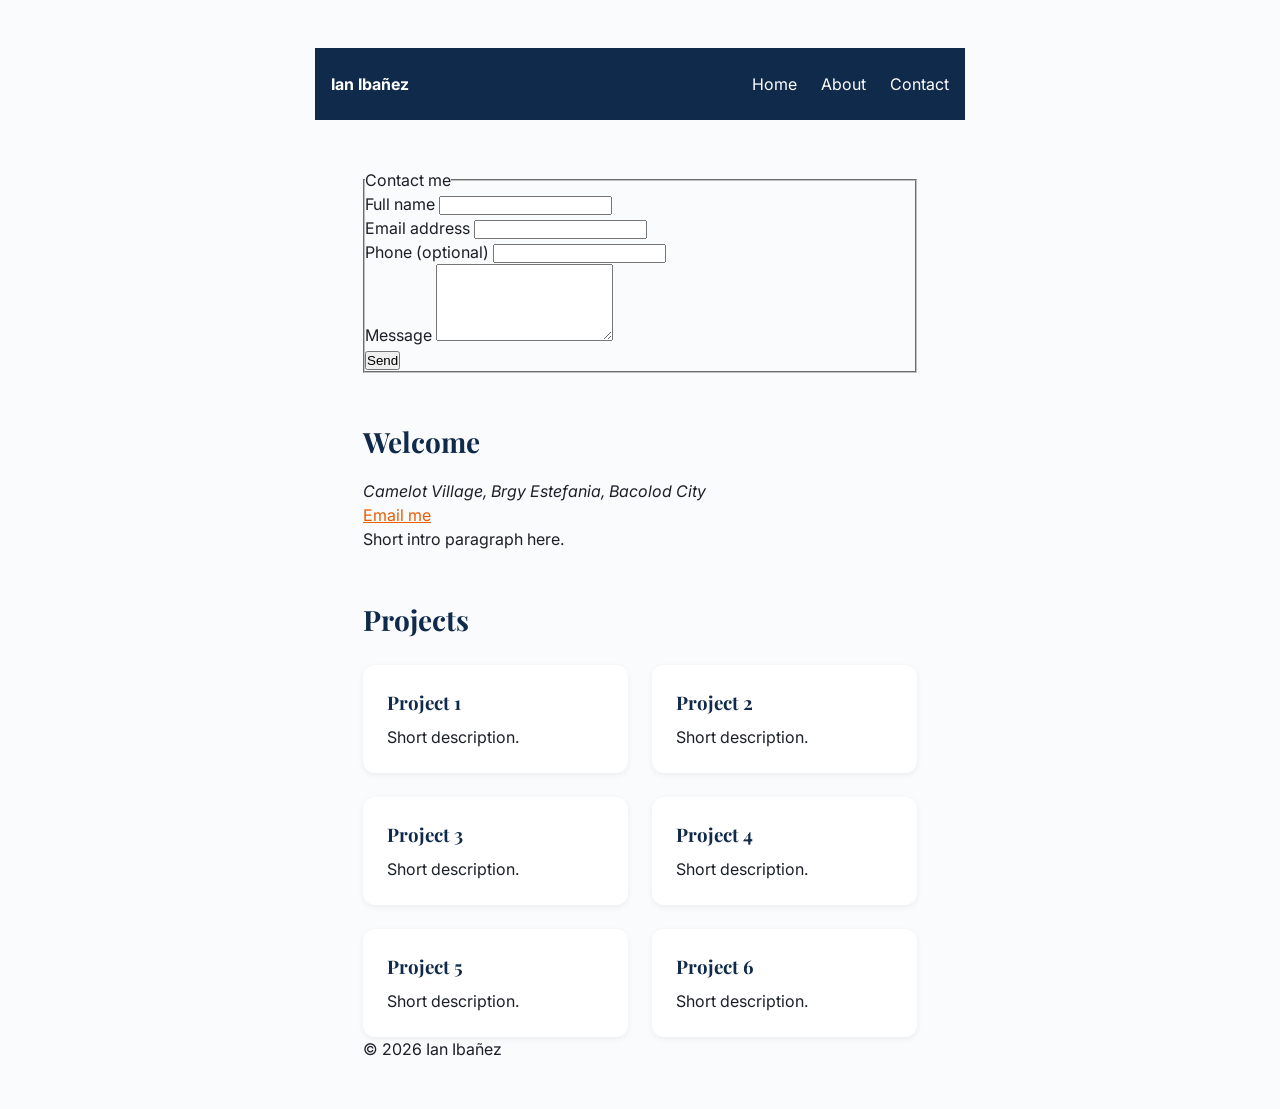
==== index.html @ a51cd991 "Refactor the site header across HTML pages and add matching CSS styles." ====
<!DOCTYPE html>
<html lang="en">
<head>
<meta charset="UTF-8">
<meta name="viewport" content="width=device-width, initial-scale=1">
<title>Home | Ian Ibañez</title>
<link rel="preconnect" href="https://fonts.googleapis.com">
<link href="https://fonts.googleapis.com/css2?family=Inter:wght@400;600&family=Playfair+Display:wght@700&display=swap" rel="stylesheet">
<link rel="stylesheet" href="style.css">
</head>
<body>
<header class="site-header">
  <a href="index.html" class="logo">Ian Ibañez</a>
  <nav>
    <ul class="nav-links">
      <li><a href="index.html">Home</a></li>
      <li><a href="about.html">About</a></li>
      <li><a href="contact.html">Contact</a></li>
    </ul>
  </nav>
</header>
<main>
    <form action="#" method="POST">
<fieldset>
<legend>Contact me</legend>
<p>
<label for="name">Full name</label>
<input type="text" id="name" name="name" required minlength="2">
</p>
<p>
<label for="email">Email address</label>
<input type="email" id="email" name="email" required>
</p>
<p>
<label for="phone">Phone (optional)</label>
<input type="tel" id="phone" name="phone" pattern="[0-9\-\s]{7,}">
</p>
<p>
<label for="message">Message</label>
<textarea id="message" name="message" rows="5" required></textarea>
</p>
<p>
<button type="submit">Send</button>
</p>
</fieldset>
</form>
<article>
<h2>Welcome</h2>
<address>Camelot Village, Brgy Estefania, Bacolod City</address>
<a href="mailto:ian09460914834@gmail.com">Email me</a>
<p>Short intro paragraph here.</p>
</article>

<section class="projects">
<h2>Projects</h2>
<div class="grid">
    <article class="card"><h3>Project 1</h3><p>Short description.</p></article>
    <article class="card"><h3>Project 2</h3><p>Short description.</p></article>
    <article class="card"><h3>Project 3</h3><p>Short description.</p></article>
    <article class="card"><h3>Project 4</h3><p>Short description.</p></article>
    <article class="card"><h3>Project 5</h3><p>Short description.</p></article>
    <article class="card"><h3>Project 6</h3><p>Short description.</p></article>
</div>
</section>
</main>
<footer>
<p>&copy; 2026 Ian Ibañez</p>
</footer>
</body>
</html>
---- style.css ----
:root {
--clr-navy: #0F2A4A;
--clr-accent: #E85D04;
--clr-text: #1B1F27;
--clr-muted: #5B6472;
--clr-bg: #FAFBFD;
--font-body: "Inter", system-ui, sans-serif;
--font-heading: "Playfair Display", Georgia, serif;
--space-xs: 0.5rem;
--space-sm: 1rem;
--space-md: 1.5rem;
--space-lg: 3rem;
}
* { box-sizing: border-box; margin: 0; padding: 0; }
body {
font-family: var(--font-body);
color: var(--clr-text);
background: var(--clr-bg);
line-height: 1.5;
padding: var(--space-lg);
max-width: 65ch;
margin: 0 auto;
}
h1, h2, h3 { font-family: var(--font-heading); color: var(--clr-navy); }
h1 { font-size: clamp(2rem, 5vw, 3.5rem); margin-bottom: var(--space-md); }
h2 { font-size: 1.75rem; margin: var(--space-lg) 0 var(--space-sm); }

a { color: var(--clr-accent); }

.site-header {
  display: flex;
  align-items: center;
  justify-content: space-between;
  padding: var(--space-md) var(--space-sm);
  background: var(--clr-navy);
  color: white;
  max-width: none;
  margin: 0 -3rem var(--space-lg);
}
.site-header .logo { color: white; font-weight: 700; text-decoration: none; }
.nav-links {
  list-style: none;
  display: flex;
  gap: var(--space-md);
}
.nav-links a { color: white; text-decoration: none; }
.nav-links a:hover { color: var(--clr-accent); }

.grid {
  display: grid;
  grid-template-columns: repeat(auto-fit, minmax(220px, 1fr));
  gap: var(--space-md);
  margin-top: var(--space-md);
}
.card {
  padding: var(--space-md);
  border-radius: 12px;
  background: white;
  box-shadow: 0 2px 6px rgba(0,0,0,0.06);
}
.card h3 { color: var(--clr-navy); margin-bottom: var(--space-xs); }
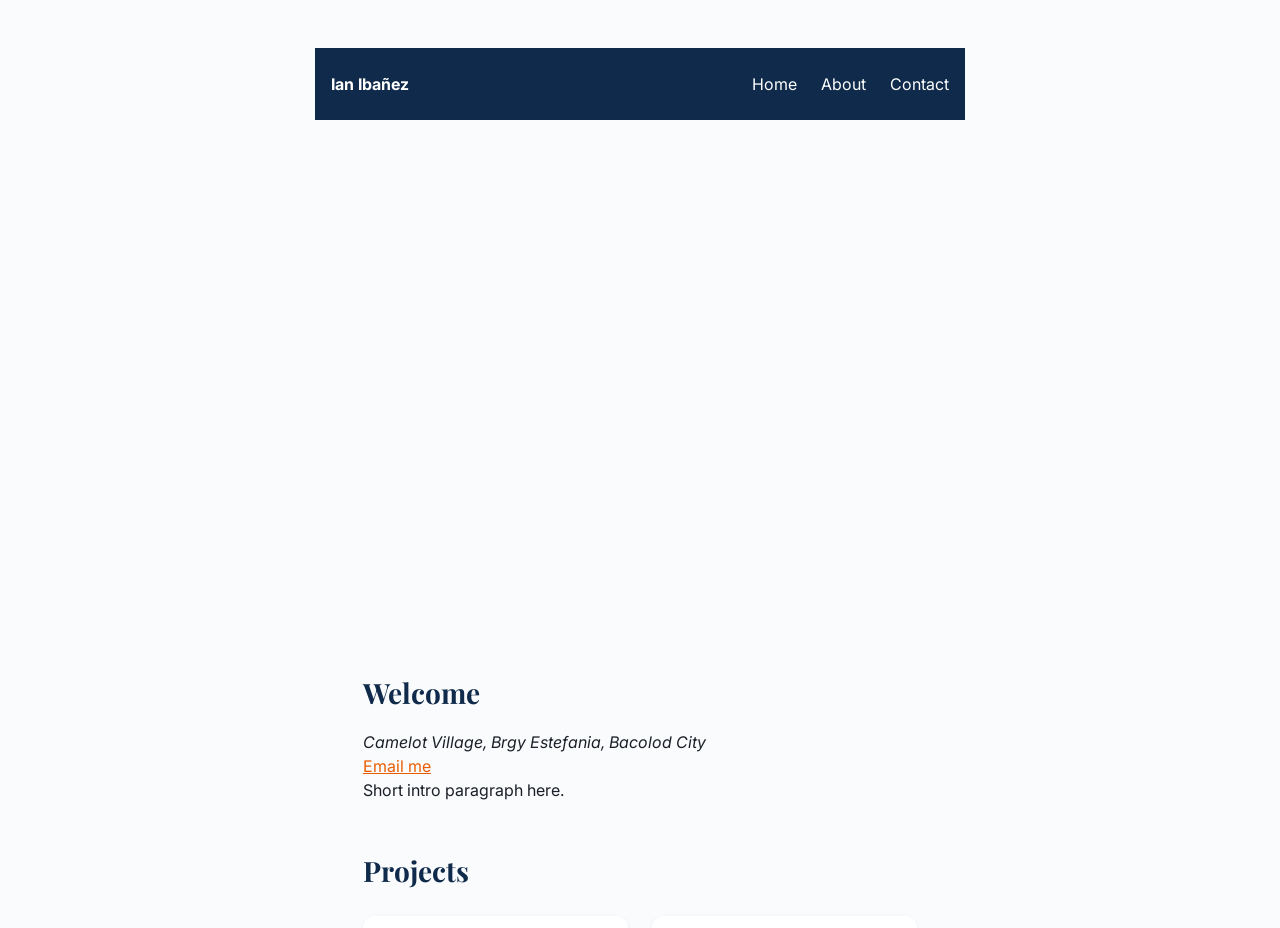
==== commit c942b93e: "Add responsive image to index.html Added a responsive image with different formats and sizes to the " ====
--- a/index.html
+++ b/index.html
@@ -4,6 +4,16 @@
 <meta charset="UTF-8">
 <meta name="viewport" content="width=device-width, initial-scale=1">
 <title>Home | Ian Ibañez</title>
+<meta name="description" content="Ian Ibañez builds practical, user-friendly systems and digital experiences with a strong focus on problem-solving and creativity.">
+<link rel="canonical" href="https://ian09460914834-collab.github.io/about-me/index.html">
+<!-- Open Graph -->
+<meta property="og:type" content="website">
+<meta property="og:title" content="Home | Ian Ibañez">
+<meta property="og:description" content="Ian Ibañez builds practical, user-friendly systems and digital experiences with a strong focus on problem-solving and creativity.">
+<meta property="og:image" content="https://ian09460914834-collab.github.io/about-me/assets/hero-md.jpg">
+<meta property="og:url" content="https://ian09460914834-collab.github.io/about-me/index.html">
+<!-- Twitter Card -->
+<meta name="twitter:card" content="summary_large_image">
 <link rel="preconnect" href="https://fonts.googleapis.com">
 <link href="https://fonts.googleapis.com/css2?family=Inter:wght@400;600&family=Playfair+Display:wght@700&display=swap" rel="stylesheet">
 <link rel="stylesheet" href="style.css">
@@ -20,31 +30,18 @@
   </nav>
 </header>
 <main>
-    <form action="#" method="POST">
-<fieldset>
-<legend>Contact me</legend>
-<p>
-<label for="name">Full name</label>
-<input type="text" id="name" name="name" required minlength="2">
-</p>
-<p>
-<label for="email">Email address</label>
-<input type="email" id="email" name="email" required>
-</p>
-<p>
-<label for="phone">Phone (optional)</label>
-<input type="tel" id="phone" name="phone" pattern="[0-9\-\s]{7,}">
-</p>
-<p>
-<label for="message">Message</label>
-<textarea id="message" name="message" rows="5" required></textarea>
-</p>
-<p>
-<button type="submit">Send</button>
-</p>
-</fieldset>
-</form>
-<article>
+  <picture>
+<source type="image/webp"
+srcset="assets/hero-sm.webp 400w,
+assets/hero-md.webp 800w,
+assets/hero-lg.webp 1600w"
+sizes="(max-width: 600px) 90vw, 800px">
+<img src="assets/hero-md.jpg"
+alt="Descriptive alt text for what is in the photo"
+width="800" height="450"
+loading="lazy">
+</picture>
+  
 <h2>Welcome</h2>
 <address>Camelot Village, Brgy Estefania, Bacolod City</address>
 <a href="mailto:ian09460914834@gmail.com">Email me</a>
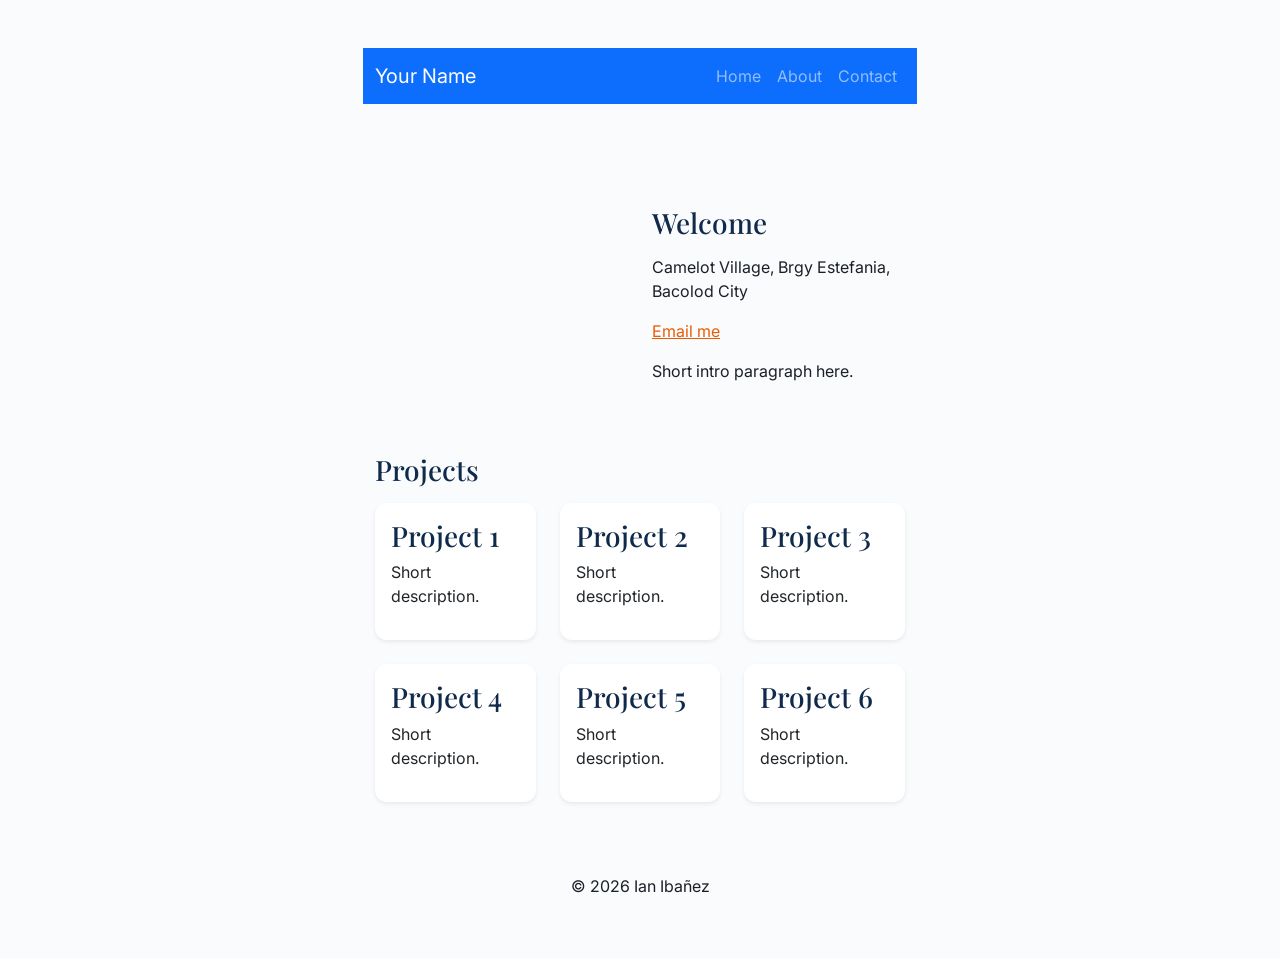
==== commit 649091a4: "Add Bootstrap 5 navbar and responsive layout to homepage" ====
--- a/index.html
+++ b/index.html
@@ -1,67 +1,103 @@
 <!DOCTYPE html>
 <html lang="en">
 <head>
-<meta charset="UTF-8">
-<meta name="viewport" content="width=device-width, initial-scale=1">
-<title>Home | Ian Ibañez</title>
-<meta name="description" content="Ian Ibañez builds practical, user-friendly systems and digital experiences with a strong focus on problem-solving and creativity.">
-<link rel="canonical" href="https://ian09460914834-collab.github.io/about-me/index.html">
-<!-- Open Graph -->
-<meta property="og:type" content="website">
-<meta property="og:title" content="Home | Ian Ibañez">
-<meta property="og:description" content="Ian Ibañez builds practical, user-friendly systems and digital experiences with a strong focus on problem-solving and creativity.">
-<meta property="og:image" content="https://ian09460914834-collab.github.io/about-me/assets/hero-md.jpg">
-<meta property="og:url" content="https://ian09460914834-collab.github.io/about-me/index.html">
-<!-- Twitter Card -->
-<meta name="twitter:card" content="summary_large_image">
-<link rel="preconnect" href="https://fonts.googleapis.com">
-<link href="https://fonts.googleapis.com/css2?family=Inter:wght@400;600&family=Playfair+Display:wght@700&display=swap" rel="stylesheet">
-<link rel="stylesheet" href="style.css">
+  <meta charset="UTF-8">
+  <meta name="viewport" content="width=device-width, initial-scale=1">
+  <title>Home | Ian Ibañez</title>
+  <meta name="description" content="Ian Ibañez builds practical, user-friendly systems and digital experiences with a strong focus on problem-solving and creativity.">
+  <link rel="canonical" href="https://ian09460914834-collab.github.io/about-me/index.html">
+  <meta property="og:type" content="website">
+  <meta property="og:title" content="Home | Ian Ibañez">
+  <meta property="og:description" content="Ian Ibañez builds practical, user-friendly systems and digital experiences with a strong focus on problem-solving and creativity.">
+  <meta property="og:image" content="https://ian09460914834-collab.github.io/about-me/assets/hero-md.jpg">
+  <meta property="og:url" content="https://ian09460914834-collab.github.io/about-me/index.html">
+  <meta name="twitter:card" content="summary_large_image">
+  <link rel="preconnect" href="https://fonts.googleapis.com">
+  <link href="https://fonts.googleapis.com/css2?family=Inter:wght@400;600&family=Playfair+Display:wght@700&display=swap" rel="stylesheet">
+  <link href="https://cdn.jsdelivr.net/npm/bootstrap@5.3.3/dist/css/bootstrap.min.css" rel="stylesheet">
+  <link rel="stylesheet" href="style.css">
 </head>
 <body>
-<header class="site-header">
-  <a href="index.html" class="logo">Ian Ibañez</a>
-  <nav>
-    <ul class="nav-links">
-      <li><a href="index.html">Home</a></li>
-      <li><a href="about.html">About</a></li>
-      <li><a href="contact.html">Contact</a></li>
-    </ul>
+  <nav class="navbar navbar-expand-md navbar-dark bg-primary">
+    <div class="container">
+      <a class="navbar-brand" href="#">Your Name</a>
+      <button class="navbar-toggler" type="button" data-bs-toggle="collapse" data-bs-target="#nav" aria-controls="nav" aria-expanded="false" aria-label="Toggle navigation">
+        <span class="navbar-toggler-icon"></span>
+      </button>
+
+      <div class="collapse navbar-collapse" id="nav">
+        <ul class="navbar-nav ms-auto">
+          <li class="nav-item"><a class="nav-link" href="#">Home</a></li>
+          <li class="nav-item"><a class="nav-link" href="#">About</a></li>
+          <li class="nav-item"><a class="nav-link" href="#">Contact</a></li>
+        </ul>
+      </div>
+    </div>
   </nav>
-</header>
-<main>
-  <picture>
-<source type="image/webp"
-srcset="assets/hero-sm.webp 400w,
-assets/hero-md.webp 800w,
-assets/hero-lg.webp 1600w"
-sizes="(max-width: 600px) 90vw, 800px">
-<img src="assets/hero-md.jpg"
-alt="Descriptive alt text for what is in the photo"
-width="800" height="450"
-loading="lazy">
-</picture>
-  
-<h2>Welcome</h2>
-<address>Camelot Village, Brgy Estefania, Bacolod City</address>
-<a href="mailto:ian09460914834@gmail.com">Email me</a>
-<p>Short intro paragraph here.</p>
-</article>
 
-<section class="projects">
-<h2>Projects</h2>
-<div class="grid">
-    <article class="card"><h3>Project 1</h3><p>Short description.</p></article>
-    <article class="card"><h3>Project 2</h3><p>Short description.</p></article>
-    <article class="card"><h3>Project 3</h3><p>Short description.</p></article>
-    <article class="card"><h3>Project 4</h3><p>Short description.</p></article>
-    <article class="card"><h3>Project 5</h3><p>Short description.</p></article>
-    <article class="card"><h3>Project 6</h3><p>Short description.</p></article>
-</div>
-</section>
-</main>
-<footer>
-<p>&copy; 2026 Ian Ibañez</p>
-</footer>
+  <main class="container my-5">
+    <div class="row g-4 align-items-center">
+      <div class="col-12 col-md-6">
+        <picture>
+          <source type="image/webp" srcset="assets/hero-sm.webp 400w, assets/hero-md.webp 800w, assets/hero-lg.webp 1600w" sizes="(max-width: 600px) 90vw, 800px">
+          <img src="assets/hero-md.jpg" alt="Descriptive alt text for what is in the photo" class="img-fluid rounded" width="800" height="450" loading="lazy">
+        </picture>
+      </div>
+      <div class="col-12 col-md-6">
+        <h2>Welcome</h2>
+        <address>Camelot Village, Brgy Estefania, Bacolod City</address>
+        <a href="mailto:ian09460914834@gmail.com">Email me</a>
+        <p class="mt-3">Short intro paragraph here.</p>
+      </div>
+    </div>
+
+    <section class="projects mt-5">
+      <h2>Projects</h2>
+      <div class="row g-4">
+        <div class="col-12 col-md-6 col-lg-4">
+          <article class="card h-100 p-3 shadow-sm border-0">
+            <h3>Project 1</h3>
+            <p>Short description.</p>
+          </article>
+        </div>
+        <div class="col-12 col-md-6 col-lg-4">
+          <article class="card h-100 p-3 shadow-sm border-0">
+            <h3>Project 2</h3>
+            <p>Short description.</p>
+          </article>
+        </div>
+        <div class="col-12 col-md-6 col-lg-4">
+          <article class="card h-100 p-3 shadow-sm border-0">
+            <h3>Project 3</h3>
+            <p>Short description.</p>
+          </article>
+        </div>
+        <div class="col-12 col-md-6 col-lg-4">
+          <article class="card h-100 p-3 shadow-sm border-0">
+            <h3>Project 4</h3>
+            <p>Short description.</p>
+          </article>
+        </div>
+        <div class="col-12 col-md-6 col-lg-4">
+          <article class="card h-100 p-3 shadow-sm border-0">
+            <h3>Project 5</h3>
+            <p>Short description.</p>
+          </article>
+        </div>
+        <div class="col-12 col-md-6 col-lg-4">
+          <article class="card h-100 p-3 shadow-sm border-0">
+            <h3>Project 6</h3>
+            <p>Short description.</p>
+          </article>
+        </div>
+      </div>
+    </section>
+  </main>
+
+  <footer class="text-center py-4">
+    <p class="mb-0">&copy; 2026 Ian Ibañez</p>
+  </footer>
+
+  <script src="https://cdn.jsdelivr.net/npm/bootstrap@5.3.3/dist/js/bootstrap.bundle.min.js"></script>
 </body>
 </html>
--- a/style.css
+++ b/style.css
@@ -1,50 +1,78 @@
 :root {
---clr-navy: #0F2A4A;
---clr-accent: #E85D04;
---clr-text: #1B1F27;
---clr-muted: #5B6472;
---clr-bg: #FAFBFD;
---font-body: "Inter", system-ui, sans-serif;
---font-heading: "Playfair Display", Georgia, serif;
---space-xs: 0.5rem;
---space-sm: 1rem;
---space-md: 1.5rem;
---space-lg: 3rem;
+  --clr-navy: #0F2A4A;
+  --clr-accent: #E85D04;
+  --clr-text: #1B1F27;
+  --clr-muted: #5B6472;
+  --clr-bg: #FAFBFD;
+  --font-body: "Inter", system-ui, sans-serif;
+  --font-heading: "Playfair Display", Georgia, serif;
+  --space-xs: 0.5rem;
+  --space-sm: 1rem;
+  --space-md: 1.5rem;
+  --space-lg: 3rem;
+  --space-sm: 1rem;
+  --space-md: 1.5rem;
+  --space-lg: 3rem;
+  --space-xl: 4rem;
+  --space-2xl: 6rem;
+  --space-3xl: 8rem;
 }
+
 * { box-sizing: border-box; margin: 0; padding: 0; }
 body {
-font-family: var(--font-body);
-color: var(--clr-text);
-background: var(--clr-bg);
-line-height: 1.5;
-padding: var(--space-lg);
-max-width: 65ch;
-margin: 0 auto;
+  font-family: var(--font-body);
+  color: var(--clr-text);
+  background: var(--clr-bg);
+  line-height: 1.5;
+  padding: var(--space-lg);
+  max-width: 65ch;
+  margin: 0 auto;
 }
+
 h1, h2, h3 { font-family: var(--font-heading); color: var(--clr-navy); }
 h1 { font-size: clamp(2rem, 5vw, 3.5rem); margin-bottom: var(--space-md); }
 h2 { font-size: 1.75rem; margin: var(--space-lg) 0 var(--space-sm); }
 
 a { color: var(--clr-accent); }
 
+/* Mobile-first styles */
 .site-header {
   display: flex;
+  flex-direction: column;
   align-items: center;
-  justify-content: space-between;
+  gap: var(--space-sm);
   padding: var(--space-md) var(--space-sm);
   background: var(--clr-navy);
   color: white;
   max-width: none;
   margin: 0 -3rem var(--space-lg);
 }
-.site-header .logo { color: white; font-weight: 700; text-decoration: none; }
+
 .nav-links {
   list-style: none;
   display: flex;
-  gap: var(--space-md);
+  flex-direction: column;
+  align-items: center;
+  gap: var(--space-sm);
 }
+
+.site-header .logo { color: white; font-weight: 700; text-decoration: none; }
 .nav-links a { color: white; text-decoration: none; }
 .nav-links a:hover { color: var(--clr-accent); }
+
+/* Enhance for desktop */
+@media (min-width: 768px) {
+  .site-header {
+    flex-direction: row;
+    justify-content: space-between;
+    gap: var(--space-md);
+  }
+
+  .nav-links {
+    flex-direction: row;
+    gap: var(--space-md);
+  }
+}
 
 .grid {
   display: grid;
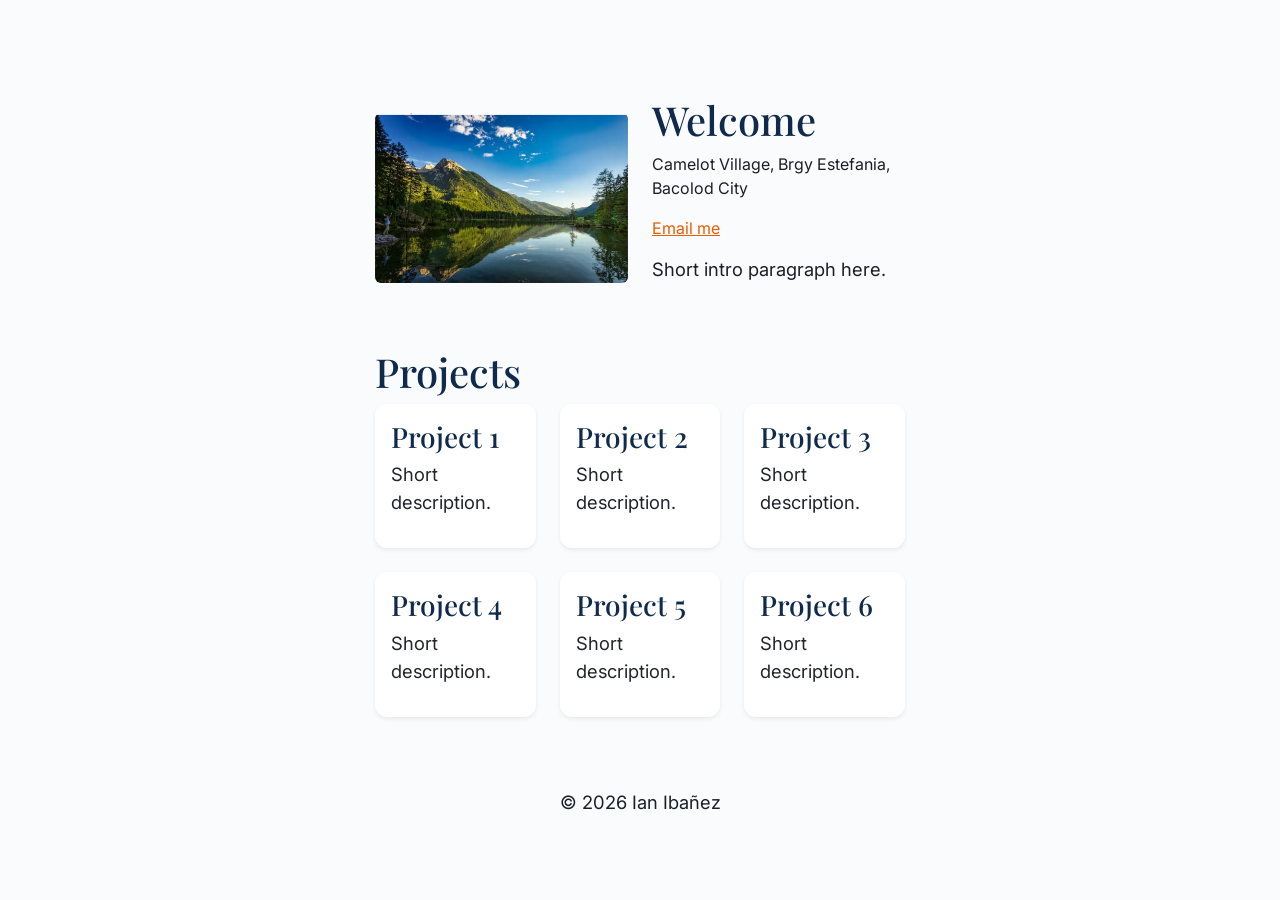
==== commit 1eb7d469: "Remove navbar branding and toggler button Removed the navbar branding and toggler button from the na" ====
--- a/index.html
+++ b/index.html
@@ -18,13 +18,7 @@
   <link rel="stylesheet" href="style.css">
 </head>
 <body>
-  <nav class="navbar navbar-expand-md navbar-dark bg-primary">
-    <div class="container">
-      <a class="navbar-brand" href="#">Your Name</a>
-      <button class="navbar-toggler" type="button" data-bs-toggle="collapse" data-bs-target="#nav" aria-controls="nav" aria-expanded="false" aria-label="Toggle navigation">
-        <span class="navbar-toggler-icon"></span>
-      </button>
-
+  
       <div class="collapse navbar-collapse" id="nav">
         <ul class="navbar-nav ms-auto">
           <li class="nav-item"><a class="nav-link" href="#">Home</a></li>
--- a/style.css
+++ b/style.css
@@ -7,9 +7,6 @@
   --font-body: "Inter", system-ui, sans-serif;
   --font-heading: "Playfair Display", Georgia, serif;
   --space-xs: 0.5rem;
-  --space-sm: 1rem;
-  --space-md: 1.5rem;
-  --space-lg: 3rem;
   --space-sm: 1rem;
   --space-md: 1.5rem;
   --space-lg: 3rem;
@@ -30,10 +27,11 @@
 }
 
 h1, h2, h3 { font-family: var(--font-heading); color: var(--clr-navy); }
-h1 { font-size: clamp(2rem, 5vw, 3.5rem); margin-bottom: var(--space-md); }
-h2 { font-size: 1.75rem; margin: var(--space-lg) 0 var(--space-sm); }
+h1 { font-size: clamp(2rem, 4vw + 1rem, 4rem); line-height: 1.1; margin-bottom: var(--space-md); }
+h2 { font-size: clamp(1.5rem, 2.5vw + 0.75rem, 2.5rem); }
+p { font-size: clamp(1rem, 0.5vw + 0.85rem, 1.15rem); }
 
-a { color: var(--clr-accent); }
+ a { color: var(--clr-accent); }
 
 /* Mobile-first styles */
 .site-header {
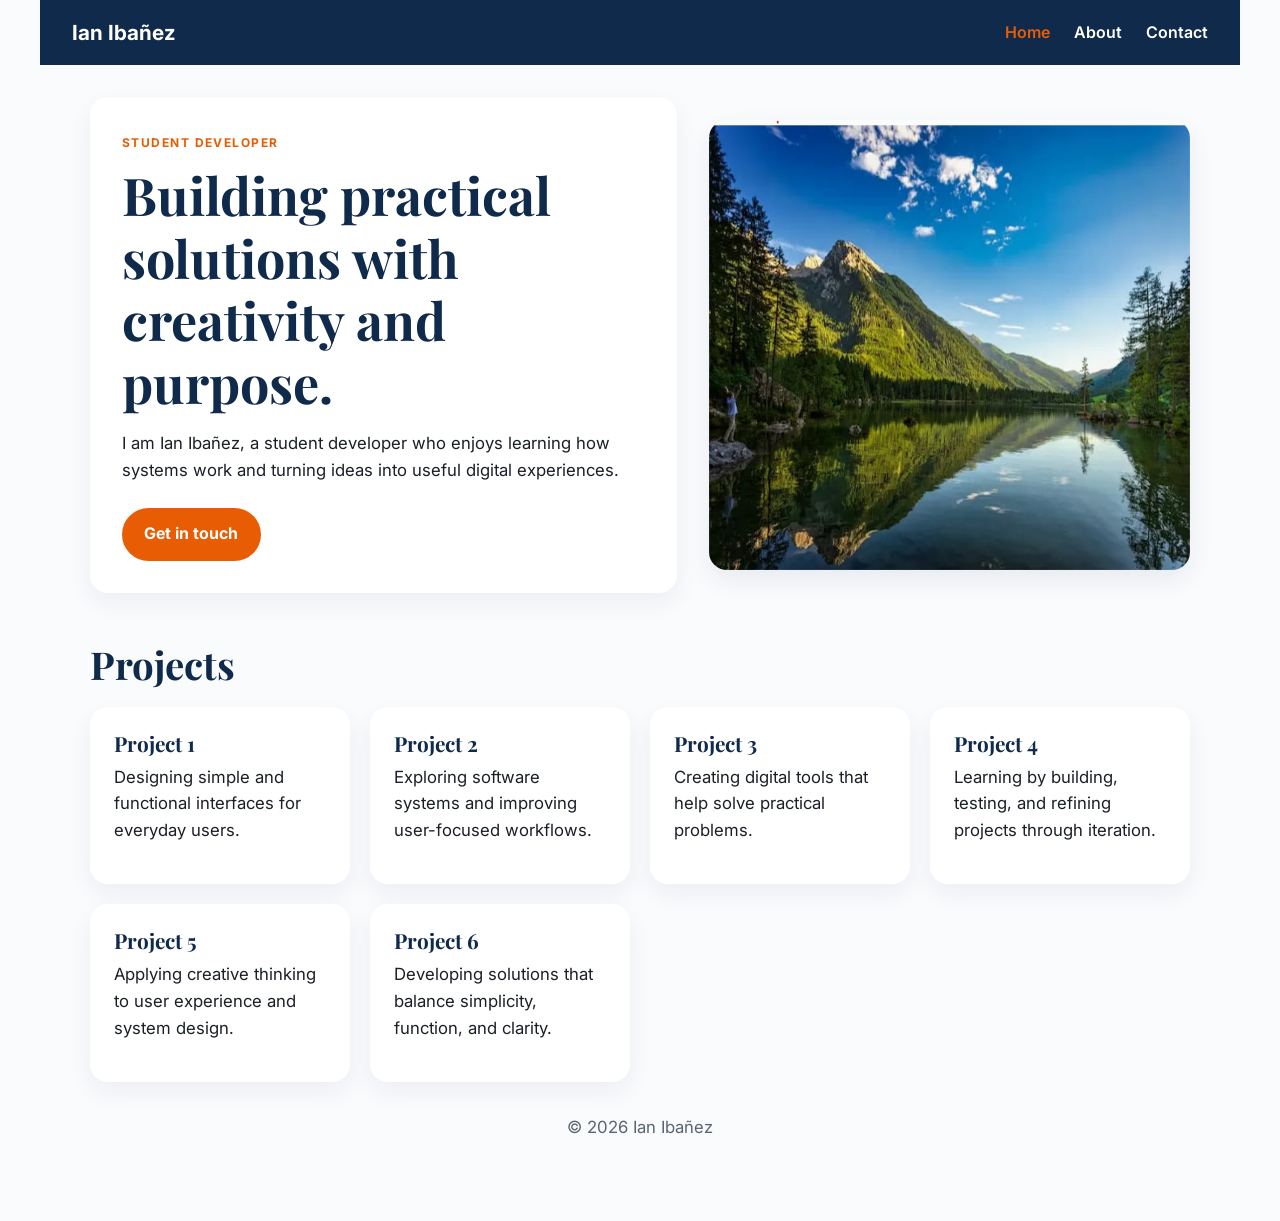
==== commit 9ac37bd5: "Fix broken page markup, navigation, contact content, and styling across the site" ====
--- a/index.html
+++ b/index.html
@@ -13,85 +13,69 @@
   <meta property="og:url" content="https://ian09460914834-collab.github.io/about-me/index.html">
   <meta name="twitter:card" content="summary_large_image">
   <link rel="preconnect" href="https://fonts.googleapis.com">
-  <link href="https://fonts.googleapis.com/css2?family=Inter:wght@400;600&family=Playfair+Display:wght@700&display=swap" rel="stylesheet">
-  <link href="https://cdn.jsdelivr.net/npm/bootstrap@5.3.3/dist/css/bootstrap.min.css" rel="stylesheet">
+  <link href="https://fonts.googleapis.com/css2?family=Inter:wght@400;600;700&family=Playfair+Display:wght@700&display=swap" rel="stylesheet">
   <link rel="stylesheet" href="style.css">
 </head>
 <body>
-  
-      <div class="collapse navbar-collapse" id="nav">
-        <ul class="navbar-nav ms-auto">
-          <li class="nav-item"><a class="nav-link" href="#">Home</a></li>
-          <li class="nav-item"><a class="nav-link" href="#">About</a></li>
-          <li class="nav-item"><a class="nav-link" href="#">Contact</a></li>
-        </ul>
+  <header class="site-header">
+    <a href="index.html" class="logo">Ian Ibañez</a>
+    <nav aria-label="Main navigation">
+      <ul class="nav-links">
+        <li><a href="index.html" aria-current="page">Home</a></li>
+        <li><a href="about.html">About</a></li>
+        <li><a href="contact.html">Contact</a></li>
+      </ul>
+    </nav>
+  </header>
+
+  <main class="page-shell">
+    <section class="hero">
+      <div class="hero-text">
+        <p class="eyebrow">Student developer</p>
+        <h1>Building practical solutions with creativity and purpose.</h1>
+        <p>I am Ian Ibañez, a student developer who enjoys learning how systems work and turning ideas into useful digital experiences.</p>
+        <a class="button" href="contact.html">Get in touch</a>
       </div>
-    </div>
-  </nav>
+      <div class="hero-visual">
+        <img src="assets/hero-md.jpg" alt="Ian Ibañez portrait" class="hero-image" width="800" height="450" loading="lazy">
+      </div>
+    </section>
 
-  <main class="container my-5">
-    <div class="row g-4 align-items-center">
-      <div class="col-12 col-md-6">
-        <picture>
-          <source type="image/webp" srcset="assets/hero-sm.webp 400w, assets/hero-md.webp 800w, assets/hero-lg.webp 1600w" sizes="(max-width: 600px) 90vw, 800px">
-          <img src="assets/hero-md.jpg" alt="Descriptive alt text for what is in the photo" class="img-fluid rounded" width="800" height="450" loading="lazy">
-        </picture>
+    <section class="projects">
+      <div class="section-heading">
+        <h2>Projects</h2>
       </div>
-      <div class="col-12 col-md-6">
-        <h2>Welcome</h2>
-        <address>Camelot Village, Brgy Estefania, Bacolod City</address>
-        <a href="mailto:ian09460914834@gmail.com">Email me</a>
-        <p class="mt-3">Short intro paragraph here.</p>
-      </div>
-    </div>
-
-    <section class="projects mt-5">
-      <h2>Projects</h2>
-      <div class="row g-4">
-        <div class="col-12 col-md-6 col-lg-4">
-          <article class="card h-100 p-3 shadow-sm border-0">
-            <h3>Project 1</h3>
-            <p>Short description.</p>
-          </article>
-        </div>
-        <div class="col-12 col-md-6 col-lg-4">
-          <article class="card h-100 p-3 shadow-sm border-0">
-            <h3>Project 2</h3>
-            <p>Short description.</p>
-          </article>
-        </div>
-        <div class="col-12 col-md-6 col-lg-4">
-          <article class="card h-100 p-3 shadow-sm border-0">
-            <h3>Project 3</h3>
-            <p>Short description.</p>
-          </article>
-        </div>
-        <div class="col-12 col-md-6 col-lg-4">
-          <article class="card h-100 p-3 shadow-sm border-0">
-            <h3>Project 4</h3>
-            <p>Short description.</p>
-          </article>
-        </div>
-        <div class="col-12 col-md-6 col-lg-4">
-          <article class="card h-100 p-3 shadow-sm border-0">
-            <h3>Project 5</h3>
-            <p>Short description.</p>
-          </article>
-        </div>
-        <div class="col-12 col-md-6 col-lg-4">
-          <article class="card h-100 p-3 shadow-sm border-0">
-            <h3>Project 6</h3>
-            <p>Short description.</p>
-          </article>
-        </div>
+      <div class="card-grid">
+        <article class="project-card">
+          <h3>Project 1</h3>
+          <p>Designing simple and functional interfaces for everyday users.</p>
+        </article>
+        <article class="project-card">
+          <h3>Project 2</h3>
+          <p>Exploring software systems and improving user-focused workflows.</p>
+        </article>
+        <article class="project-card">
+          <h3>Project 3</h3>
+          <p>Creating digital tools that help solve practical problems.</p>
+        </article>
+        <article class="project-card">
+          <h3>Project 4</h3>
+          <p>Learning by building, testing, and refining projects through iteration.</p>
+        </article>
+        <article class="project-card">
+          <h3>Project 5</h3>
+          <p>Applying creative thinking to user experience and system design.</p>
+        </article>
+        <article class="project-card">
+          <h3>Project 6</h3>
+          <p>Developing solutions that balance simplicity, function, and clarity.</p>
+        </article>
       </div>
     </section>
   </main>
 
-  <footer class="text-center py-4">
-    <p class="mb-0">&copy; 2026 Ian Ibañez</p>
+  <footer>
+    <p>&copy; 2026 Ian Ibañez</p>
   </footer>
-
-  <script src="https://cdn.jsdelivr.net/npm/bootstrap@5.3.3/dist/js/bootstrap.bundle.min.js"></script>
 </body>
 </html>
--- a/style.css
+++ b/style.css
@@ -4,6 +4,7 @@
   --clr-text: #1B1F27;
   --clr-muted: #5B6472;
   --clr-bg: #FAFBFD;
+  --clr-card: #ffffff;
   --font-body: "Inter", system-ui, sans-serif;
   --font-heading: "Playfair Display", Georgia, serif;
   --space-xs: 0.5rem;
@@ -11,39 +12,80 @@
   --space-md: 1.5rem;
   --space-lg: 3rem;
   --space-xl: 4rem;
-  --space-2xl: 6rem;
-  --space-3xl: 8rem;
-}
-
-* { box-sizing: border-box; margin: 0; padding: 0; }
+}
+
+* {
+  box-sizing: border-box;
+  margin: 0;
+  padding: 0;
+}
+
+html {
+  scroll-behavior: smooth;
+}
+
 body {
   font-family: var(--font-body);
   color: var(--clr-text);
   background: var(--clr-bg);
-  line-height: 1.5;
-  padding: var(--space-lg);
-  max-width: 65ch;
+  line-height: 1.6;
+  max-width: 1200px;
   margin: 0 auto;
-}
-
-h1, h2, h3 { font-family: var(--font-heading); color: var(--clr-navy); }
-h1 { font-size: clamp(2rem, 4vw + 1rem, 4rem); line-height: 1.1; margin-bottom: var(--space-md); }
-h2 { font-size: clamp(1.5rem, 2.5vw + 0.75rem, 2.5rem); }
-p { font-size: clamp(1rem, 0.5vw + 0.85rem, 1.15rem); }
-
- a { color: var(--clr-accent); }
-
-/* Mobile-first styles */
+  padding: 0 1.25rem 3rem;
+}
+
+img {
+  max-width: 100%;
+  display: block;
+}
+
+a {
+  color: var(--clr-accent);
+  text-decoration: none;
+}
+
+a:hover {
+  text-decoration: underline;
+}
+
+h1, h2, h3 {
+  font-family: var(--font-heading);
+  color: var(--clr-navy);
+  line-height: 1.2;
+}
+
+h1 {
+  font-size: clamp(2rem, 5vw, 3.25rem);
+  margin-bottom: 1rem;
+}
+
+h2 {
+  font-size: clamp(1.6rem, 4vw, 2.4rem);
+  margin-bottom: 1rem;
+}
+
+p {
+  font-size: 1.05rem;
+  margin-bottom: 1rem;
+}
+
 .site-header {
   display: flex;
   flex-direction: column;
   align-items: center;
+  justify-content: space-between;
   gap: var(--space-sm);
-  padding: var(--space-md) var(--space-sm);
   background: var(--clr-navy);
   color: white;
-  max-width: none;
-  margin: 0 -3rem var(--space-lg);
+  padding: 1rem 1.5rem;
+  margin: 0 -1.25rem 2rem;
+}
+
+.logo {
+  color: white;
+  font-weight: 700;
+  text-decoration: none;
+  font-size: 1.3rem;
 }
 
 .nav-links {
@@ -51,37 +93,193 @@
   display: flex;
   flex-direction: column;
   align-items: center;
-  gap: var(--space-sm);
-}
-
-.site-header .logo { color: white; font-weight: 700; text-decoration: none; }
-.nav-links a { color: white; text-decoration: none; }
-.nav-links a:hover { color: var(--clr-accent); }
-
-/* Enhance for desktop */
+  gap: 0.75rem;
+}
+
+.nav-links a {
+  color: white;
+  text-decoration: none;
+  font-weight: 600;
+}
+
+.nav-links a:hover,
+.nav-links a[aria-current="page"] {
+  color: var(--clr-accent);
+}
+
+.page-shell {
+  max-width: 1100px;
+  margin: 0 auto;
+}
+
+.hero {
+  display: grid;
+  grid-template-columns: 1fr;
+  gap: 2rem;
+  align-items: center;
+  margin-bottom: 3rem;
+}
+
+.hero-text,
+.content-card,
+.contact-card,
+.contact-form,
+.project-card {
+  background: var(--clr-card);
+  border-radius: 18px;
+  box-shadow: 0 10px 25px rgba(15, 42, 74, 0.06);
+}
+
+.hero-text {
+  padding: 2rem;
+}
+
+.eyebrow {
+  display: inline-block;
+  text-transform: uppercase;
+  letter-spacing: 0.12em;
+  font-size: 0.75rem;
+  font-weight: 700;
+  color: var(--clr-accent);
+  margin-bottom: 0.75rem;
+}
+
+.button {
+  display: inline-block;
+  background: var(--clr-accent);
+  color: white;
+  padding: 0.85rem 1.4rem;
+  border-radius: 999px;
+  font-weight: 700;
+  margin-top: 0.5rem;
+}
+
+.button:hover {
+  text-decoration: none;
+  filter: brightness(0.95);
+}
+
+.hero-visual {
+  display: flex;
+  justify-content: center;
+}
+
+.hero-image {
+  width: min(100%, 760px);
+  border-radius: 18px;
+  box-shadow: 0 10px 25px rgba(15, 42, 74, 0.08);
+}
+
+.section-heading {
+  margin-bottom: 1.25rem;
+}
+
+.card-grid {
+  display: grid;
+  grid-template-columns: repeat(auto-fit, minmax(220px, 1fr));
+  gap: 1.25rem;
+}
+
+.project-card {
+  padding: 1.5rem;
+}
+
+.project-card h3 {
+  margin-bottom: 0.5rem;
+  font-size: 1.3rem;
+}
+
+.content-card,
+.contact-card,
+.contact-form {
+  padding: 2rem;
+}
+
+.contact-page {
+  display: grid;
+  grid-template-columns: 1fr;
+  gap: 1.5rem;
+}
+
+.contact-list {
+  list-style: none;
+  margin-top: 1rem;
+  display: grid;
+  gap: 0.75rem;
+}
+
+.contact-form fieldset {
+  border: none;
+}
+
+.contact-form legend {
+  font-size: 1.3rem;
+  font-weight: 700;
+  color: var(--clr-navy);
+  margin-bottom: 1rem;
+}
+
+.contact-form label {
+  display: block;
+  margin-bottom: 0.45rem;
+  font-weight: 600;
+}
+
+.contact-form input,
+.contact-form textarea {
+  width: 100%;
+  padding: 0.8rem 0.9rem;
+  border: 1px solid #d8dfe8;
+  border-radius: 10px;
+  margin-bottom: 1rem;
+  font: inherit;
+  background: #fff;
+}
+
+.contact-form input:focus,
+.contact-form textarea:focus {
+  outline: 2px solid rgba(232, 93, 4, 0.18);
+  border-color: var(--clr-accent);
+}
+
+.contact-form button {
+  background: var(--clr-accent);
+  color: white;
+  border: none;
+  border-radius: 999px;
+  padding: 0.9rem 1.5rem;
+  font: inherit;
+  font-weight: 700;
+  cursor: pointer;
+}
+
+.contact-form button:hover {
+  filter: brightness(0.96);
+}
+
+footer {
+  text-align: center;
+  padding: 2rem 0 1rem;
+  color: var(--clr-muted);
+}
+
 @media (min-width: 768px) {
   .site-header {
     flex-direction: row;
-    justify-content: space-between;
-    gap: var(--space-md);
+    padding: 1rem 2rem;
   }
 
   .nav-links {
     flex-direction: row;
-    gap: var(--space-md);
-  }
-}
-
-.grid {
-  display: grid;
-  grid-template-columns: repeat(auto-fit, minmax(220px, 1fr));
-  gap: var(--space-md);
-  margin-top: var(--space-md);
-}
-.card {
-  padding: var(--space-md);
-  border-radius: 12px;
-  background: white;
-  box-shadow: 0 2px 6px rgba(0,0,0,0.06);
-}
-.card h3 { color: var(--clr-navy); margin-bottom: var(--space-xs); }
+    gap: 1.5rem;
+  }
+
+  .hero {
+    grid-template-columns: 1.1fr 0.9fr;
+  }
+
+  .contact-page {
+    grid-template-columns: 0.95fr 1.05fr;
+    align-items: start;
+  }
+}
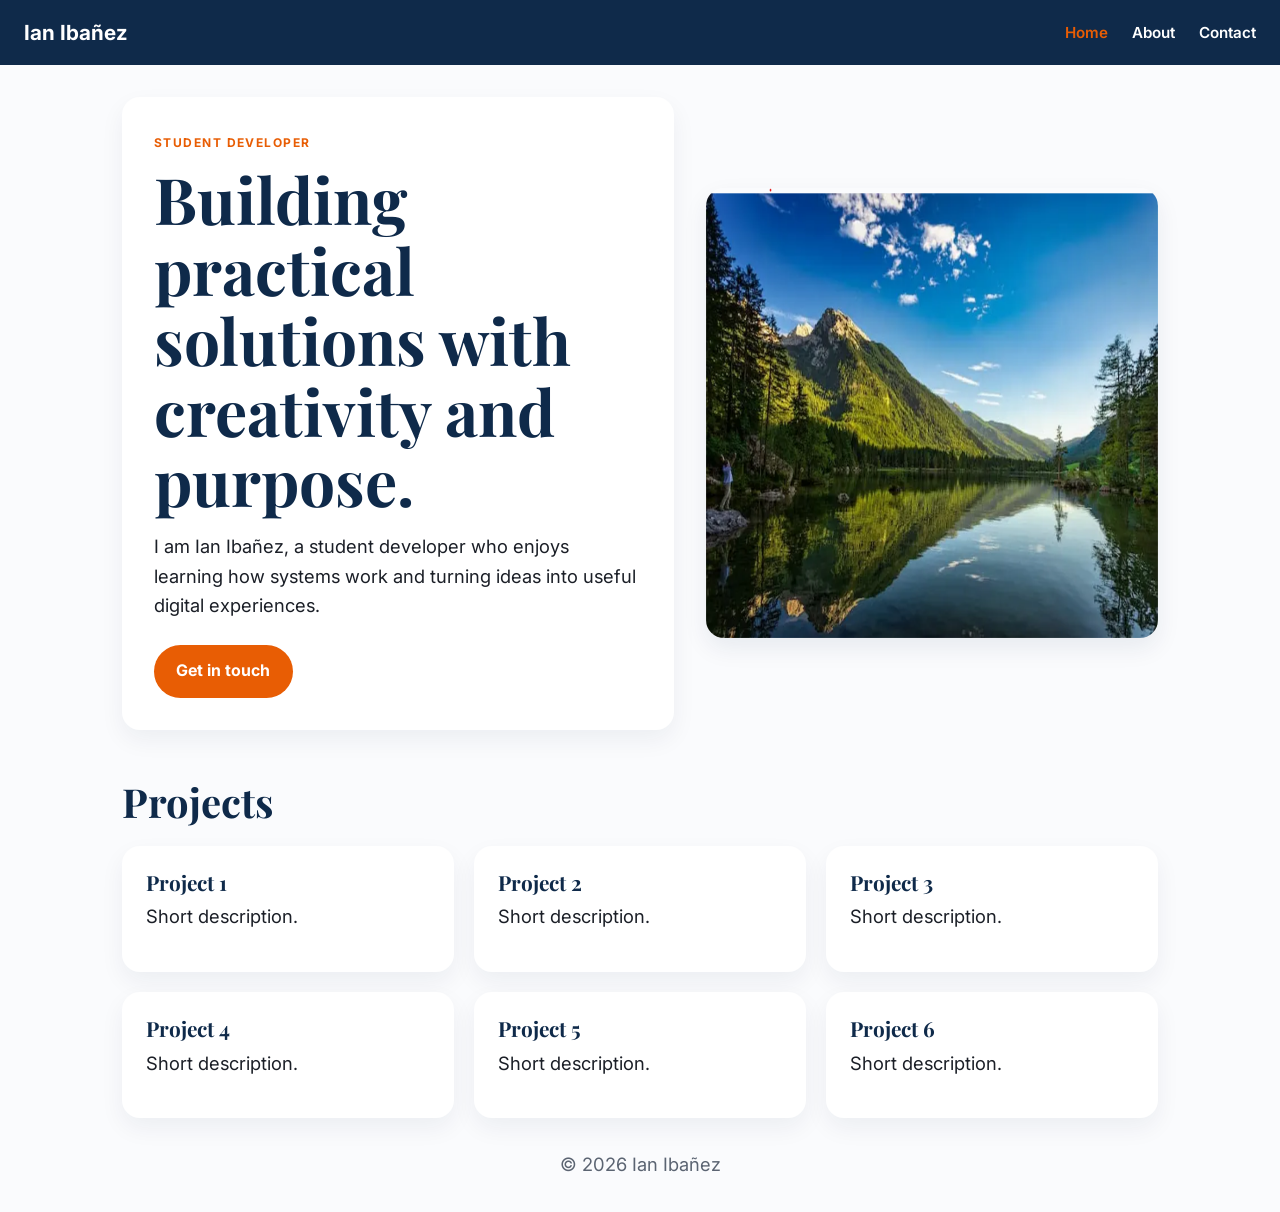
==== commit 6a236541: "Replace project descriptions with short description text" ====
--- a/index.html
+++ b/index.html
@@ -48,27 +48,27 @@
       <div class="card-grid">
         <article class="project-card">
           <h3>Project 1</h3>
-          <p>Designing simple and functional interfaces for everyday users.</p>
+          <p>Short description.</p>
         </article>
         <article class="project-card">
           <h3>Project 2</h3>
-          <p>Exploring software systems and improving user-focused workflows.</p>
+          <p>Short description.</p>
         </article>
         <article class="project-card">
           <h3>Project 3</h3>
-          <p>Creating digital tools that help solve practical problems.</p>
+          <p>Short description.</p>
         </article>
         <article class="project-card">
           <h3>Project 4</h3>
-          <p>Learning by building, testing, and refining projects through iteration.</p>
+          <p>Short description.</p>
         </article>
         <article class="project-card">
           <h3>Project 5</h3>
-          <p>Applying creative thinking to user experience and system design.</p>
+          <p>Short description.</p>
         </article>
         <article class="project-card">
           <h3>Project 6</h3>
-          <p>Developing solutions that balance simplicity, function, and clarity.</p>
+          <p>Short description.</p>
         </article>
       </div>
     </section>
--- a/style.css
+++ b/style.css
@@ -29,9 +29,6 @@
   color: var(--clr-text);
   background: var(--clr-bg);
   line-height: 1.6;
-  max-width: 1200px;
-  margin: 0 auto;
-  padding: 0 1.25rem 3rem;
 }
 
 img {
@@ -55,30 +52,38 @@
 }
 
 h1 {
-  font-size: clamp(2rem, 5vw, 3.25rem);
+  font-size: clamp(2rem, 4vw + 1rem, 4rem);
+  line-height: 1.1;
   margin-bottom: 1rem;
 }
 
 h2 {
-  font-size: clamp(1.6rem, 4vw, 2.4rem);
+  font-size: clamp(1.5rem, 2.5vw + 0.75rem, 2.5rem);
   margin-bottom: 1rem;
 }
 
 p {
-  font-size: 1.05rem;
-  margin-bottom: 1rem;
-}
-
+  font-size: clamp(1rem, 0.5vw + 0.85rem, 1.15rem);
+  margin-bottom: 1rem;
+}
+
+main {
+  max-width: 1100px;
+  margin: 0 auto;
+  padding: 0 1rem;
+}
+
+/* HEADER & NAVIGATION — Mobile-first */
 .site-header {
   display: flex;
   flex-direction: column;
   align-items: center;
-  justify-content: space-between;
   gap: var(--space-sm);
   background: var(--clr-navy);
   color: white;
-  padding: 1rem 1.5rem;
-  margin: 0 -1.25rem 2rem;
+  padding: var(--space-sm);
+  margin-bottom: 2rem;
+  width: 100%;
 }
 
 .logo {
@@ -93,13 +98,14 @@
   display: flex;
   flex-direction: column;
   align-items: center;
-  gap: 0.75rem;
+  gap: var(--space-sm);
 }
 
 .nav-links a {
   color: white;
   text-decoration: none;
   font-weight: 600;
+  font-size: 0.95rem;
 }
 
 .nav-links a:hover,
@@ -131,7 +137,7 @@
 }
 
 .hero-text {
-  padding: 2rem;
+  padding: 1.5rem;
 }
 
 .eyebrow {
@@ -165,7 +171,8 @@
 }
 
 .hero-image {
-  width: min(100%, 760px);
+  width: 100%;
+  max-width: 760px;
   border-radius: 18px;
   box-shadow: 0 10px 25px rgba(15, 42, 74, 0.08);
 }
@@ -176,7 +183,7 @@
 
 .card-grid {
   display: grid;
-  grid-template-columns: repeat(auto-fit, minmax(220px, 1fr));
+  grid-template-columns: repeat(auto-fit, minmax(200px, 1fr));
   gap: 1.25rem;
 }
 
@@ -192,7 +199,7 @@
 .content-card,
 .contact-card,
 .contact-form {
-  padding: 2rem;
+  padding: 1.5rem;
 }
 
 .contact-page {
@@ -223,6 +230,7 @@
   display: block;
   margin-bottom: 0.45rem;
   font-weight: 600;
+  font-size: 0.95rem;
 }
 
 .contact-form input,
@@ -259,27 +267,48 @@
 
 footer {
   text-align: center;
-  padding: 2rem 0 1rem;
+  padding: 2rem 1rem 1rem;
   color: var(--clr-muted);
 }
 
 @media (min-width: 768px) {
   .site-header {
     flex-direction: row;
-    padding: 1rem 2rem;
+    justify-content: space-between;
+    padding: var(--space-sm) var(--space-md);
   }
 
   .nav-links {
     flex-direction: row;
-    gap: 1.5rem;
+    gap: var(--space-md);
   }
 
   .hero {
     grid-template-columns: 1.1fr 0.9fr;
+  }
+
+  .hero-text {
+    padding: 2rem;
+  }
+
+  .content-card,
+  .contact-card,
+  .contact-form {
+    padding: 2rem;
   }
 
   .contact-page {
     grid-template-columns: 0.95fr 1.05fr;
     align-items: start;
   }
-}
+
+  .card-grid {
+    grid-template-columns: repeat(auto-fit, minmax(280px, 1fr));
+  }
+}
+
+@media (min-width: 1024px) {
+  main {
+    padding: 0 2rem;
+  }
+}
